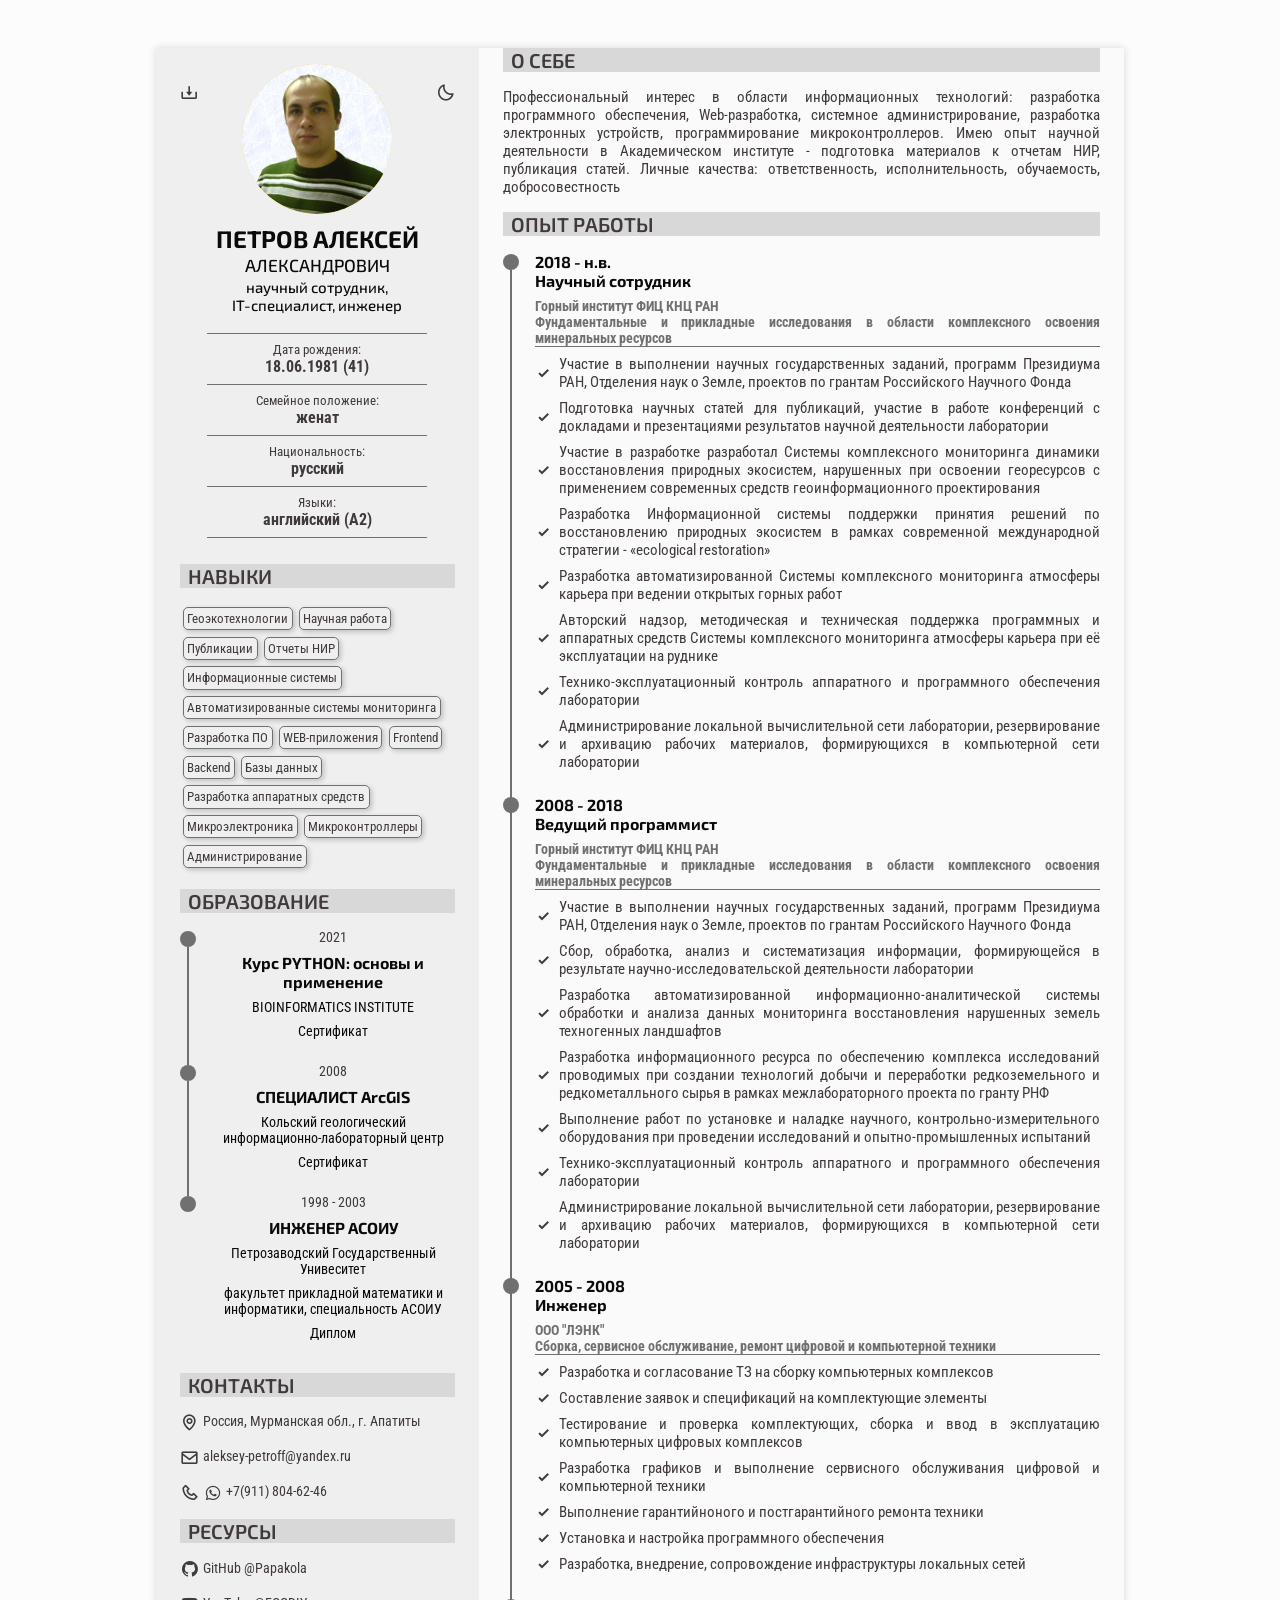
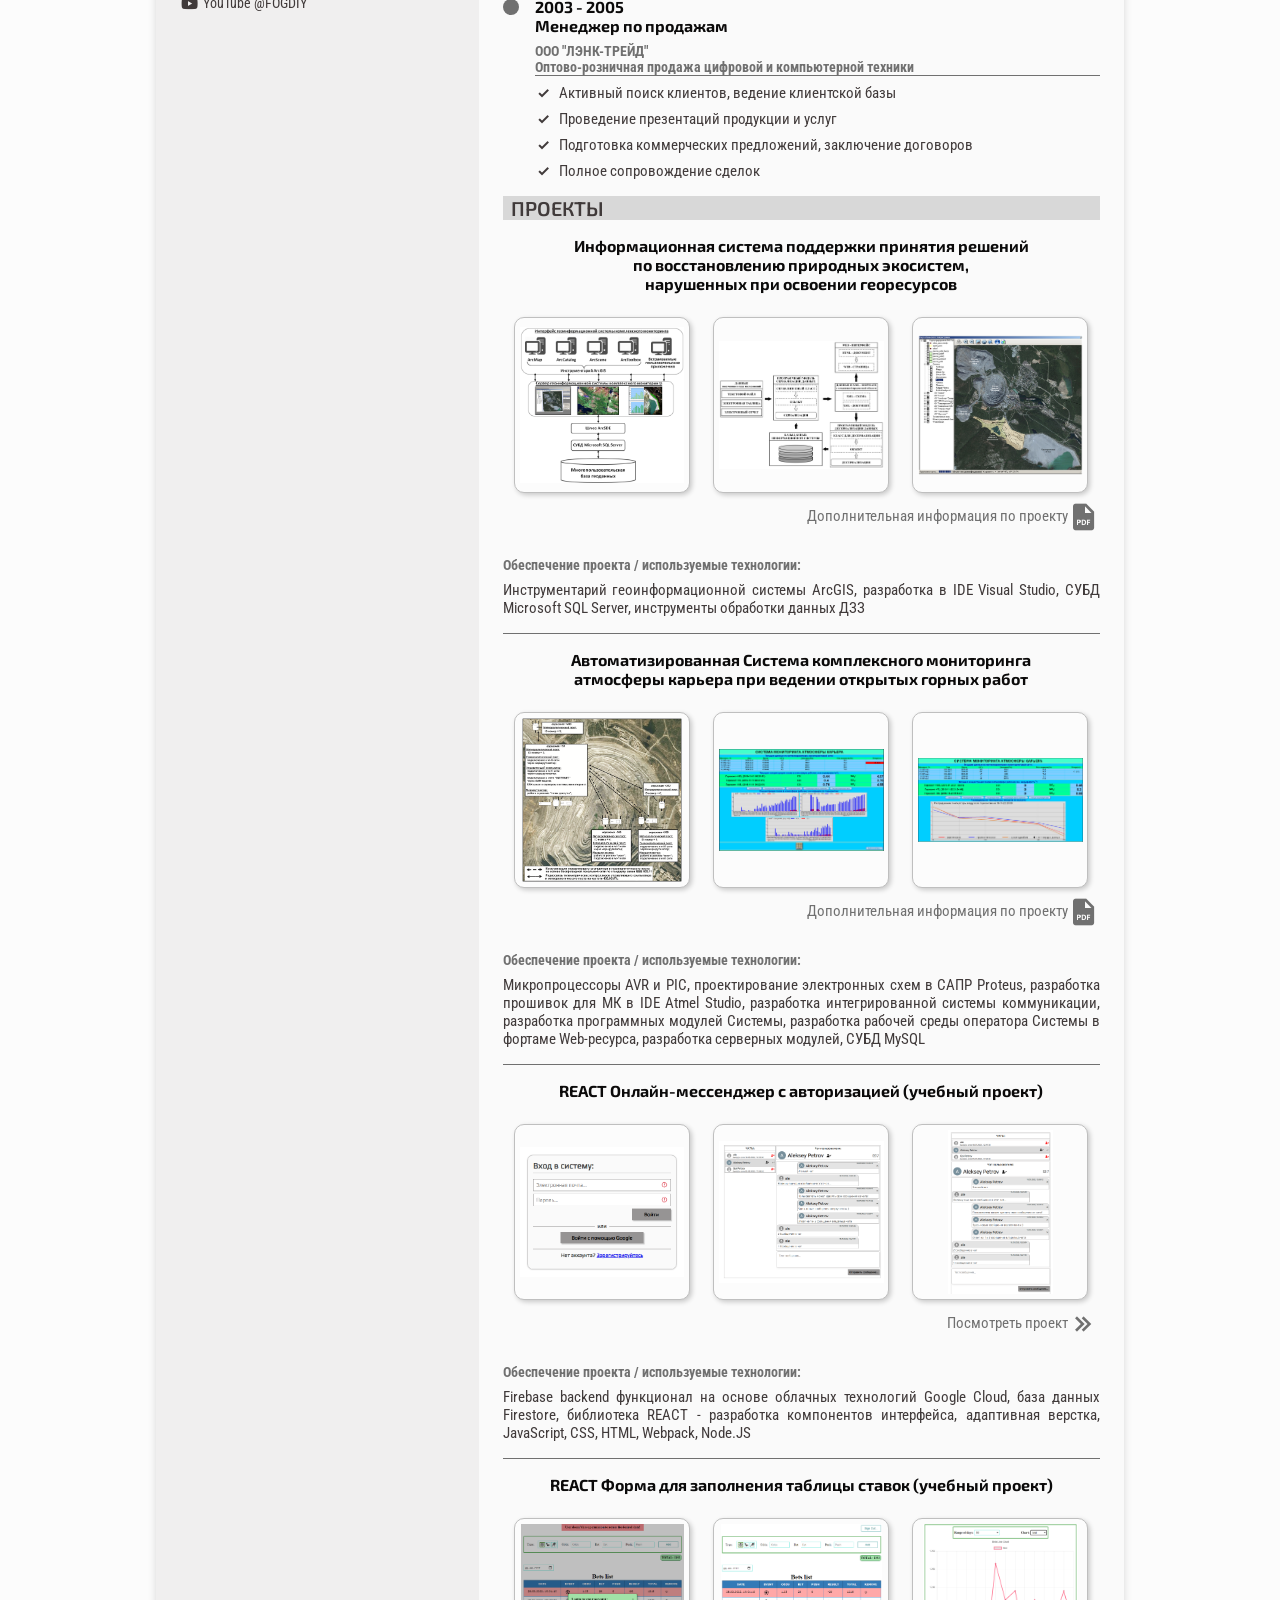
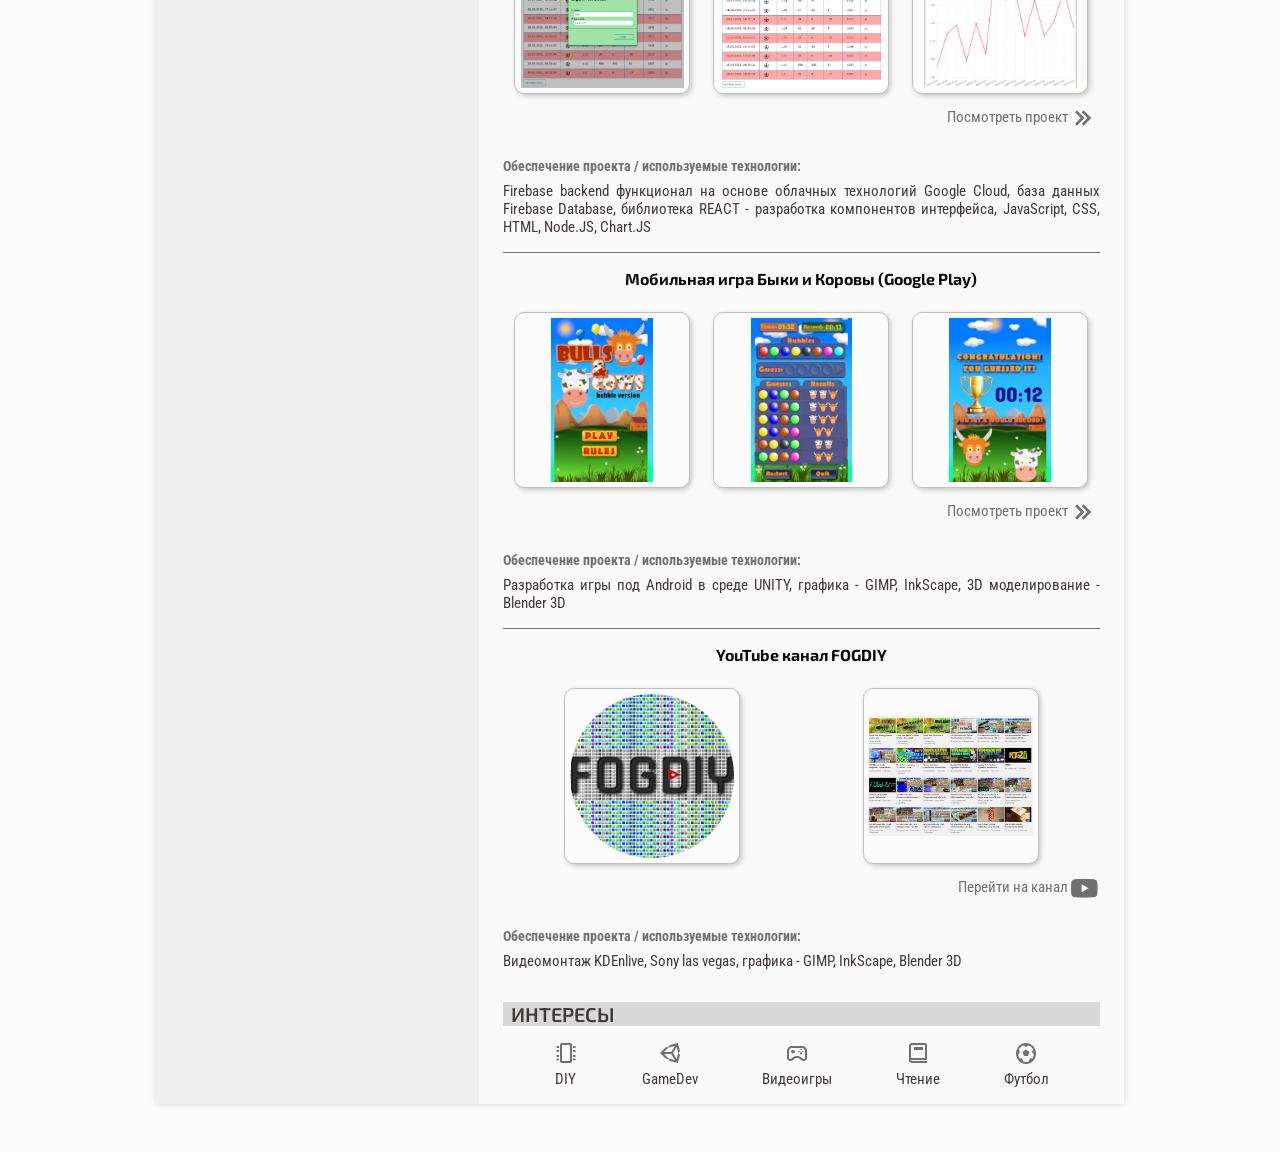
==== index.html @ 02ae2eef "clear" ====
<!DOCTYPE html>
<html lang="en">
  <head>
    <meta charset="UTF-8" />
    <meta name="viewport" content="width=device-width, initial-scale=1.0" />

    <!--========== BOX ICONS ==========-->
    <link
      rel="stylesheet"
      href="https://cdn.jsdelivr.net/npm/boxicons@latest/css/boxicons.min.css"
    />

    <!--========== CSS ==========-->
    <link rel="stylesheet" href="assets/css/styles.css" />
    <link rel="preconnect" href="https://fonts.googleapis.com" />
    <link rel="preconnect" href="https://fonts.gstatic.com" crossorigin />
    <link
      href="https://fonts.googleapis.com/css2?family=Alumni+Sans:wght@400;700&family=Exo+2:wght@400;700&family=Roboto+Condensed:wght@400;700&display=swap"
      rel="stylesheet"
    />

    <title>РЕЗЮМЕ</title>
  </head>
  <body>
    <!--========== HEADER ==========-->
    <header class="l-header" id="header">
      <nav class="nav bd-container">
        <a href="#" class="nav__logo">Алексей</a>
        <div class="nav__menu" id="nav-menu">
          <ul class="nav__list">
            <li class="nav__item">
              <a href="#home" class="nav__link active-link">
                <i class="bx bx-home nav__icon"></i>Домой
              </a>
            </li>
            <li class="nav__item">
              <a href="#profile" class="nav__link">
                <i class="bx bx-user nav__icon"></i>Профиль
              </a>
            </li>
            <li class="nav__item">
              <a href="#education" class="nav__link">
                <i class="bx bx-book nav__icon"></i>Образование
              </a>
            </li>
            <li class="nav__item">
              <a href="#skills" class="nav__link">
                <i class="bx bx-receipt nav__icon"></i>Навыки
              </a>
            </li>
            <li class="nav__item">
              <a href="#experience" class="nav__link">
                <i class="bx bx-briefcase-alt nav__icon"></i>Опыт
              </a>
            </li>
            <li class="nav__item">
              <a href="#certificates" class="nav__link">
                <i class="bx bx-award nav__icon"></i>Сертификаты, дипломы
              </a>
            </li>
            <li class="nav__item">
              <a href="#references" class="nav__link">
                <i class="bx bx-link-external nav__icon"></i>Ссылки
              </a>
            </li>
          </ul>
        </div>

        <div class="nav__toggle" id="nav-toggle">
          <i class="bx bx-grid-alt"></i>
        </div>
      </nav>
    </header>

    <main class="l-main bd-container">
      <!-- All elements within this div, is generated in PDF -->
      <div class="resume" id="area-cv">
        <div class="resume__left">
          <!--========== HOME ==========-->
          <section class="home" id="home">
            <div class="home__container section bd-grid">
              <div class="home__data bd-grid">
                <img src="assets/img/perfil.jpg" alt="" class="home__img" />
                <h1 class="home__title">ПЕТРОВ АЛЕКСЕЙ</h1>
                <h3>АЛЕКСАНДРОВИЧ</h3>
                <h3 class="home__profession">
                  научный сотрудник,<br />
                  IT-специалист, инженер
                </h3>
                <div>
                  <a
                    download=""
                    href="assets/pdf/ResumeCv.pdf"
                    class="home__button-movil"
                    >Скачать</a
                  >
                </div>

                <!-- <div class="about__info bd-grid"> -->

                <div class="about__content">
                  <div class="about__line"></div>
                  <div class="title__about">Дата рождения:</div>
                  <div class="data__about">18.06.1981 (41)</div>
                  <div class="about__line"></div>
                  <div class="title__about">Семейное положение:</div>
                  <div class="data__about">женат</div>
                  <div class="about__line"></div>
                  <div class="title__about">Национальность:</div>
                  <div class="data__about">русский</div>
                  <div class="about__line"></div>
                  <div class="title__about">Языки:</div>
                  <div class="data__about">английский (A2)</div>
                  <div class="about__line"></div>
                </div>

                <!--========== SKILLS  ==========-->
                <section class="skills section" id="skills">
                  <h2 class="section-title">Навыки</h2>
                  <div class="keyskills__container">
                    <div class="skills__data">Геоэкотехнологии</div>
                    <div class="skills__data">Научная работа</div>
                    <div class="skills__data">Публикации</div>
                    <div class="skills__data">Отчеты НИР</div>
                    <div class="skills__data">Информационные системы</div>
                    <div class="skills__data">
                      Автоматизированные системы мониторинга
                    </div>
                    <div class="skills__data">Разработка ПО</div>
                    <div class="skills__data">WEB-приложения</div>
                    <div class="skills__data">Frontend</div>
                    <div class="skills__data">Backend</div>
                    <div class="skills__data">Базы данных</div>
                    <div class="skills__data">
                      Разработка аппаратных средств
                    </div>
                    <div class="skills__data">Микроэлектроника</div>
                    <div class="skills__data">Микроконтроллеры</div>
                    <div class="skills__data">Администрирование</div>
                  </div>
                </section>
                <!--========== EDUCATION ==========-->
                <section class="education section" id="education">
                  <h2 class="section-title">Образование</h2>
                  <div class="education__container bd-grid">
                    <div class="education__content">
                      <div class="education__time">
                        <span class="education__rounder"></span>
                        <span class="education__line"></span>
                      </div>
                      <div class="education__data bd-grid">
                        <span class="education__year">2021</span>
                        <h3 class="education__title">
                          Курс PYTHON: основы и применение
                        </h3>

                        <span class="education__studies"
                          >BIOINFORMATICS INSTITUTE</span
                        >
                        <span class="education__studies">Сертификат</span>
                      </div>
                    </div>

                    <div class="education__content">
                      <div class="education__time">
                        <span class="education__rounder"></span>
                        <span class="education__line"></span>
                      </div>
                      <div class="education__data bd-grid">
                        <span class="education__year">2008</span>
                        <h3 class="education__title">СПЕЦИАЛИСТ ArcGIS</h3>

                        <span class="education__studies"
                          >Кольский геологический информационно-лабораторный
                          центр</span
                        >
                        <span class="education__studies">Сертификат</span>
                      </div>
                    </div>

                    <div class="education__content">
                      <div class="education__time">
                        <span class="education__rounder"></span>
                        <!-- <span class="education__line"></span> -->
                      </div>
                      <div class="education__data bd-grid">
                        <span class="education__year">1998 - 2003</span>
                        <h3 class="education__title">ИНЖЕНЕР АСОИУ</h3>

                        <span class="education__studies"
                          >Петрозаводский Государственный Унивеситет</span
                        >
                        <span class="education__studies"
                          >факультет прикладной математики и информатики,
                          специальность АСОИУ</span
                        >
                        <span class="education__studies">Диплом</span>
                      </div>
                    </div>
                  </div>
                </section>

               
              </div>
            </div>
            <!-- Theme change button -->

            <i
              class="bx bx-moon change-theme"
              title="Theme"
              id="theme-button"
            ></i>

            <!-- Button to generate and download the pdf. Available for desktop. -->
            <i
              class="bx bx-download generate-pdf"
              title="Генерировать PDF"
              id="resume-button"
            ></i>
          </section>

          <!--========== PROFILE ==========-->
          <section class="profile section" id="profile">
            <h2 class="section-title">КОНТАКТЫ</h2>
            <p class="profile__description">
              <div class="home__address bd-grid">
                <span class="home__information">
                  <i class="bx bx-map home__icon"></i>Россия, Мурманская обл.,
                  г. Апатиты
                </span>
                <span class="home__information">
                  <i class="bx bx-envelope home__icon"></i
                  >aleksey-petroff@yandex.ru
                </span>
                <span class="home__information">
                  <i class="bx bx-phone home__icon"></i>
                  <i class="bx bxl-whatsapp home__icon"></i>+7(911) 804-62-46
                </span>
              </div>
            </p>
          </section>

          <!--========== SOCIAL ==========-->
          <section class="social section">
            <h2 class="section-title">РЕСУРСЫ</h2>
            <div class="social__container bd-grid">
              <a
                href="https://github.com/papakola"
                target="_blank"
                class="social__link"
              >
                <i class="bx bxl-github social__icon"></i> GitHub @Papakola
              </a>
              <a
                href="https://facebook.com/"
                target="_blank"
                class="social__link"
              >
                <i class="bx bxl-youtube social__icon"></i> YouTube @FOGDIY
              </a>
            </div>
          </section>
        </div>

        <div class="resume__right">
          <!--========== EXPERIENCE ==========-->

          <section class="experience section" id="experience">
            <h2 class="section-title">О СЕБЕ</h2>
            <div class="experience__container bd-grid">
              <p class="experience__description">
               Профессиональный интерес в области информационных технологий: разработка программного обеспечения, Web-разработка, 
               системное администрирование, разработка электронных устройств, программирование микроконтроллеров.  
               Имею опыт научной деятельности в Академическом институте - подготовка материалов к отчетам НИР, публикация статей. Личные качества: ответственность,
               исполнительность, обучаемость, добросовестность
              </p>              
            </div>
          </section>


          <section class="experience section" id="experience">
            <h2 class="section-title">Опыт работы</h2>
            <div class="experience__container bd-grid">
              <div class="experience__content">
                <div class="experience__time">
                  <span class="experience__rounder"></span>
                  <span class="experience__line"></span>
                </div>
                <div class="experience__data bd-grid">
                  <h3 class="experience__title">2018 - н.в. <br> Научный сотрудник</h3>
                  <span class="experience__company"
                    >Горный институт ФИЦ КНЦ РАН <br>
                    Фундаментальные и прикладные исследования в области
                    комплексного освоения минеральных ресурсов</span
                  >

                  <div class="task__descript">
                    <i class='bx bx-check check__icon'></i>
                  <p class="experience__description">
                    Участие в выполнении научных государственных заданий,
                    программ Президиума РАН, Отделения наук о Земле, проектов по
                    грантам Российского Научного Фонда
                  </p>
                  </div>

                  <div class="task__descript">
                    <i class='bx bx-check check__icon'></i>
                  <p class="experience__description">
                    Подготовка научных статей для публикаций, участие в работе
                    конференций с докладами и презентациями результатов научной
                    деятельности лаборатории
                  </p>
                  </div>

                  <div class="task__descript">
                    <i class='bx bx-check check__icon'></i>
                  <p class="experience__description">
                    Участие в разработке разработал Системы комплексного
                    мониторинга динамики восстановления природных экосистем,
                    нарушенных при освоении георесурсов с применением
                    современных средств геоинформационного проектирования
                  </p>
                  </div>

                  <div class="task__descript">
                    <i class='bx bx-check check__icon'></i>
                  <p class="experience__description">
                    Разработка Информационной системы поддержки принятия решений
                    по восстановлению природных экосистем в рамках современной
                    международной стратегии - «ecological restoration»
                  </p>
                  </div>

                  <div class="task__descript">
                    <i class='bx bx-check check__icon'></i>
                  <p class="experience__description">
                    Разработка автоматизированной Системы комплексного
                    мониторинга атмосферы карьера при ведении открытых горных
                    работ 
                  </p>
                  </div>

                  <div class="task__descript">
                    <i class='bx bx-check check__icon'></i>
                  <p class="experience__description">
                    Авторский надзор, методическая и техническая поддержка
                    программных и аппаратных средств Системы комплексного
                    мониторинга атмосферы карьера при её эксплуатации на руднике
                  </p>
                  </div>
                  <div class="task__descript">
                    <i class='bx bx-check check__icon'></i>
                  <p class="experience__description">
                    Технико-эксплуатационный контроль аппаратного и программного
                    обеспечения лаборатории
                  </p>
                  </div>
                  <div class="task__descript">
                    <i class='bx bx-check check__icon'></i>
                  <p class="experience__description">
                    Администрирование локальной вычислительной сети лаборатории,
                    резервирование и архивацию рабочих материалов, формирующихся
                    в компьютерной сети лаборатории
                  </p>
                  </div>
                </div>
              </div>

              <div class="experience__content">
                <div class="experience__time">
                  <span class="experience__rounder"></span>
                  <span class="experience__line"></span>
                </div>
                <div class="experience__data bd-grid">
                  <h3 class="experience__title">2008 - 2018 <br> Ведущий программист</h3>
                  <span class="experience__company">
                    Горный институт ФИЦ КНЦ РАН<br>
                    Фундаментальные и прикладные исследования в области
                    комплексного освоения минеральных ресурсов
                    </span
                  >
                  <div class="task__descript">
                    <i class='bx bx-check check__icon'></i>
                  <p class="experience__description">
                    Участие в выполнении научных государственных заданий,
                    программ Президиума РАН, Отделения наук о Земле, проектов по
                    грантам Российского Научного Фонда
                  </p>
                  </div>
                  <div class="task__descript">
                    <i class='bx bx-check check__icon'></i>
                  <p class="experience__description">
                    Cбор, обработка, анализ и систематизация информации,
                    формирующейся в результате научно-исследовательской
                    деятельности лаборатории
                  </p>
                  </div>
                  <div class="task__descript">
                    <i class='bx bx-check check__icon'></i>
                  <p class="experience__description">
                    Разработка автоматизированной информационно-аналитической
                    системы обработки и анализа данных мониторинга
                    восстановления нарушенных земель техногенных ландшафтов
                  </p>
                  </div>
                  <div class="task__descript">
                    <i class='bx bx-check check__icon'></i>
                  <p class="experience__description">
                    Разработка информационного ресурса по обеспечению комплекса
                    исследований проводимых при создании технологий добычи и
                    переработки редкоземельного и редкометалльного сырья в
                    рамках межлабораторного проекта по гранту РНФ
                  </p>
                  </div>
                  <div class="task__descript">
                    <i class='bx bx-check check__icon'></i>
                  <p class="experience__description">
                    Выполнение работ по установке и наладке научного,
                    контрольно-измерительного оборудования при проведении
                    исследований и опытно-промышленных испытаний
                  </p>
                  </div>
                  <div class="task__descript">
                    <i class='bx bx-check check__icon'></i>
                  <p class="experience__description">
                    Технико-эксплуатационный контроль аппаратного и программного
                    обеспечения лаборатории
                  </p>
                  </div>
                  <div class="task__descript">
                    <i class='bx bx-check check__icon'></i>
                  <p class="experience__description">
                    Администрирование локальной вычислительной сети лаборатории,
                    резервирование и архивацию рабочих материалов, формирующихся
                    в компьютерной сети лаборатории
                  </p>
                  </div>
                </div>
              </div>

              <div class="experience__content">
                <div class="experience__time">
                  <span class="experience__rounder"></span>
                  <span class="experience__line"></span>
                </div>
                <div class="experience__data bd-grid">
                  <h3 class="experience__title">2005 - 2008 <br> Инженер</h3>
                  <span class="experience__company"
                    >ООО "ЛЭНК" <br> Сборка, сервисное обслуживание, ремонт цифровой и
                    компьютерной техники</span
                  >
                  <div class="task__descript">
                    <i class='bx bx-check check__icon'></i>
                  <p class="experience__description">
                    Разработка и согласование ТЗ на сборку компьютерных
                    комплексов
                  </p>
                  </div>
                  <div class="task__descript">
                    <i class='bx bx-check check__icon'></i>
                  <p class="experience__description">
                    Составление заявок и спецификаций на комплектующие элементы
                  </p>
                  </div>
                  <div class="task__descript">
                    <i class='bx bx-check check__icon'></i>
                  <p class="experience__description">
                    Тестирование и проверка комплектующих, сборка и ввод в
                    эксплуатацию компьютерных цифровых комплексов
                  </p>
                  </div>
                  <div class="task__descript">
                    <i class='bx bx-check check__icon'></i>
                  <p class="experience__description">
                    Разработка графиков и выполнение сервисного обслуживания
                    цифровой и компьютерной техники
                  </p>
                  </div>
                  <div class="task__descript">
                    <i class='bx bx-check check__icon'></i>
                  <p class="experience__description">
                    Выполнение гарантийноного и постгарантийного ремонта техники
                  </p>
                  </div>
                  <div class="task__descript">
                    <i class='bx bx-check check__icon'></i>
                  <p class="experience__description">
                    Установка и настройка программного обеспечения
                  </p>
                  </div>
                  <div class="task__descript">
                    <i class='bx bx-check check__icon'></i>
                  <p class="experience__description">
                    Разработка, внедрение, сопровождение инфраструктуры
                    локальных сетей
                  </p>
                  </div>
                </div>
              </div>

              <div class="experience__content">
                <div class="experience__time">
                  <span class="experience__rounder"></span>
                  
                </div>
                <div class="experience__data bd-grid">
                  <h3 class="experience__title">2003 - 2005 <br> Менеджер по продажам</h3>
                  <span class="experience__company"
                    >ООО "ЛЭНК-ТРЕЙД" <br> Оптово-розничная продажа цифровой и компьютерной
                    техники</span
                  >
                  <div class="task__descript">
                    <i class='bx bx-check check__icon'></i>
                  <p class="experience__description">
                    Активный поиск клиентов, ведение клиентской базы
                  </p>
                  </div>
                  <div class="task__descript">
                    <i class='bx bx-check check__icon'></i>
                  <p class="experience__description">
                    Проведение презентаций продукции и услуг
                  </p>
                  </div>
                  <div class="task__descript">
                    <i class='bx bx-check check__icon'></i>
                  <p class="experience__description">
                    Подготовка коммерческих предложений, заключение договоров
                  </p>
                  </div>
                  <div class="task__descript">
                    <i class='bx bx-check check__icon'></i>

                  <p class="experience__description">
                    Полное сопровождение сделок
                  </p>
                  </div>
                </div>
              </div>
            </div>
          </section>


          <!--========== CERTIFICATES ==========-->
          <section class="certificate section" id="certificates">
            <h2 class="section-title">ПРОЕКТЫ</h2>
            <div class="certificate__container bd-grid">
              <h3 class="project__name">
                Информационная система поддержки принятия решений<br> по восстановлению природных экосистем, <br> нарушенных при освоении георесурсов

              </h3>
              <div class="task__descript space-around">
                <div class="project__photo">
                  <img src="assets/img/is1.png" alt="" class="project__img" />
                </div>
                <div class="project__photo">
                  <img src="assets/img/is2.png" alt="" class="project__img" />
                </div>
                <div class="project__photo">
                  <img src="assets/img/is3.png" alt="" class="project__img" />
                </div>
              </div>
              
                <a class="pdf__link" href="./assets/pdf/article1.pdf" target="_blank">Дополнительная информация по проекту<i class='bx bxs-file-pdf pdf__icon'></i></a>
              
              <div class="experience__description project__description bd-grid">
                <div class="project__description__label">Обеспечение проекта / используемые технологии:</div>
                <div class="project__description__text">Инструментарий геоинформационной системы ArcGIS, разработка в IDE Visual Studio, СУБД Microsoft SQL Server, инструменты обработки данных ДЗЗ</div>
              </div>
            </div>


            <div class="certificate__container bd-grid">
              <h3 class="project__name">
                Автоматизированная Система комплексного мониторинга <br>атмосферы карьера при ведении открытых горных работ

              </h3>
              <div class="task__descript space-around">
                <div class="project__photo">
                  <img src="assets/img/sm1.png" alt="" class="project__img" />
                </div>
                <div class="project__photo">
                  <img src="assets/img/sm2.png" alt="" class="project__img" />
                </div>
                <div class="project__photo">
                  <img src="assets/img/sm3.png" alt="" class="project__img" />
                </div>
              </div>
              
                <a class="pdf__link" href="./assets/pdf/article2.pdf" target="_blank">Дополнительная информация по проекту<i class='bx bxs-file-pdf pdf__icon'></i></a>
              
              <div class="experience__description project__description bd-grid">
                <div class="project__description__label">Обеспечение проекта / используемые технологии:</div>
                <div class="project__description__text">Микропроцессоры AVR и PIC, проектирование электронных схем в САПР Proteus, разработка прошивок для МК в IDE Atmel Studio,
                   разработка интегрированной системы коммуникации, разработка программных модулей Системы, разработка рабочей среды оператора Системы в фортаме Web-ресурса, 
                   разработка серверных модулей, СУБД MySQL</div>
              </div>
            </div>

            <div class="certificate__container bd-grid">
              <h3 class="project__name">
                REACT Онлайн-мессенджер с авторизацией (учебный проект) 

              </h3>
              <div class="task__descript space-around">
                <div class="project__photo">
                  <img src="assets/img/chat1.png" alt="" class="project__img" />
                </div>
                <div class="project__photo">
                  <img src="assets/img/chat2.png" alt="" class="project__img" />
                </div>
                <div class="project__photo">
                  <img src="assets/img/chat3.png" alt="" class="project__img" />
                </div>
              </div>
              
                <a class="pdf__link" href="https://chat-react-auth.web.app" target="_blank">Посмотреть проект<i class='bx bx-chevrons-right pdf__icon'></i></a>
              
              <div class="experience__description project__description bd-grid">
                <div class="project__description__label">Обеспечение проекта / используемые технологии:</div>
                <div class="project__description__text">Firebase backend функционал на основе облачных технологий Google Cloud, база данных Firestore, 
                  библиотека REACT - разработка компонентов интерфейса, адаптивная верстка, JavaScript, CSS, HTML, Webpack, Node.JS
                </div>
              </div>
            </div>


            <div class="certificate__container bd-grid">
              <h3 class="project__name">
                REACT Форма для заполнения таблицы ставок (учебный проект) 

              </h3>
              <div class="task__descript space-around">
                <div class="project__photo">
                  <img src="assets/img/bet1.png" alt="" class="project__img" />
                </div>
                <div class="project__photo">
                  <img src="assets/img/bet2.png" alt="" class="project__img" />
                </div>
                <div class="project__photo">
                  <img src="assets/img/bet3.png" alt="" class="project__img" />
                </div>
              </div>
              
                <a class="pdf__link" href="https://app-form-tutorial.web.app" target="_blank">Посмотреть проект<i class='bx bx-chevrons-right pdf__icon'></i></a>
              
              <div class="experience__description project__description bd-grid">
                <div class="project__description__label">Обеспечение проекта / используемые технологии:</div>
                <div class="project__description__text">Firebase backend функционал на основе облачных технологий Google Cloud, база данных Firebase Database, 
                  библиотека REACT - разработка компонентов интерфейса, JavaScript, CSS, HTML, Node.JS, Chart.JS
                </div>
              </div>
            </div>

            <div class="certificate__container bd-grid">
              <h3 class="project__name">
                Мобильная игра Быки и Коровы (Google Play)

              </h3>
              <div class="task__descript space-around">
                <div class="project__photo">
                  <img src="assets/img/game1.png" alt="" class="project__img" />
                </div>
                <div class="project__photo">
                  <img src="assets/img/game2.png" alt="" class="project__img" />
                </div>
                <div class="project__photo">
                  <img src="assets/img/game3.png" alt="" class="project__img" />
                </div>
              </div>
              
                <a class="pdf__link" href="https://play.google.com/store/apps/details?id=com.FOGApatityCompany.BullsCows" target="_blank">Посмотреть проект<i class='bx bx-chevrons-right pdf__icon'></i></a>
              
              <div class="experience__description project__description bd-grid">
                <div class="project__description__label">Обеспечение проекта / используемые технологии:</div>
                <div class="project__description__text">Разработка игры под Android в среде UNITY, графика - GIMP, InkScape, 3D моделирование - Blender 3D
                </div>
              </div>
            </div>

            <div class="certificate__container bd-grid">
              <h3 class="project__name">
                YouTube канал FOGDIY

              </h3>
              <div class="task__descript space-around">
                <div class="project__photo">
                  <img src="assets/img/yt1.png" alt="" class="project__img" />
                </div>
                <div class="project__photo">
                  <img src="assets/img/yt2.png" alt="" class="project__img" />
                </div>

              </div>
              
                <a class="pdf__link" href="https://www.youtube.com/c/FOGDIY" target="_blank">Перейти на канал<i class='bx bxl-youtube pdf__icon'></i></a>
              
              <div class="experience__description project__description bd-grid">
                <div class="project__description__label">Обеспечение проекта / используемые технологии:</div>
                <div class="project__description__text">Видеомонтаж KDEnlive, Sony las vegas, графика - GIMP, InkScape, Blender 3D
                </div>
              </div>
            </div>



          </section>

          <!-- ========== INTERESTS ========== -->
          <section class="interests section">
            <h2 class="section-title">Интересы</h2>
            <div class="interests__container bd-grid">
              <div class="interests__content">
                <i class="bx bx-microchip interests__icon"></i>
                <span class="interests__name">DIY</span>
              </div>

              <div class="interests__content">
                <i class="bx bxl-unity interests__icon"></i>
                <span class="interests__name">GameDev</span>
              </div>

              <div class="interests__content">
                <i class="bx bx-joystick interests__icon"></i>
                <span class="interests__name">Видеоигры</span>
              </div>

              <div class="interests__content">
                <i class="bx bx-book interests__icon"></i>
                <span class="interests__name">Чтение</span>
              </div>

              <div class="interests__content">
                <i class="bx bx-football interests__icon"></i>
                <span class="interests__name">Футбол</span>
              </div>
            </div>
          </section>
        </div>
      </div>
    </main>

    <!--========== SCROLL TOP ==========-->
    <a href="#" class="scrolltop" id="scroll-top">
      <i class="bx bx-up-arrow-alt scrolltop__icon"></i>
    </a>

    <!--========== HTML2PDF ==========-->
    <script src="assets/js/html2pdf.bundle.min.js"></script>

    <!--========== MAIN JS ==========-->
    <script src="assets/js/main.js"></script>
  </body>
</html>
---- assets/css/styles.css ----
/*===== GOOGLE FONTS =====*/
/* @import url('https://fonts.googleapis.com/css2?family=Play:wght@400;500;600&display=swap'); */

/*===== VARIABLES CSS =====*/
:root {
  --header-height: 3rem;
  
  /*========== Colors ==========*/
  --title-color: #0B0A0A;
  --text-color: #403A3A;
  --text-color-light: #707070;
  --container-color: #FAFAFA;
  --container-color-alt: #F0EFEF;
  --body-color: #FCFCFC;
  --text-section-color: #403A3A;
  --bg-section-color: #d8d8d8;

  /*========== Font and typography ==========*/
  ---font-play: 'Play', sans-serif;
  ---font-alumni: 'Alumni Sans', sans-serif;
  ---font-exo: 'Exo 2', sans-serif;
  ---font-roboto: 'Roboto Condensed', sans-serif;

  --h1-font-size: 1.5rem;
  --h2-font-size: 1.25rem;
  --h3-font-size: 1rem;
  --normal-font-size: .938rem;
  --small-font-size: .875rem;
  --smaller-font-size: .813rem;

  /*========== Font weight ==========*/
  --font-medium: 500;
  --font-semi-bold: 600;

  /*========== Margenes ==========*/
  --mb-1: .5rem;
  --mb-2: 1rem;
  --mb-3: 1.5rem;

  /*========== z index ==========*/
  --z-tooltip: 10;
  --z-fixed: 100;
}

/*========== BASE ==========*/
/* Псевдоэементы до и после */
*, ::before, ::after{
  box-sizing: border-box;
}

html{
  /* Плавная автопрокрутка */
  scroll-behavior: smooth;
}

/*========== Variables Dark theme ==========*/
body.dark-theme{
  --title-color: #F2F2F2;
  --text-color: #BFBFBF;
  --container-color: #212121;
  --container-color-alt: #181616;
  --body-color: #2B2B2B;

}

/*========== Button Dark/Light ==========*/
.change-theme{
  position: absolute;
  right: 0;
  top: 2.2rem;
  display: flex;
  color: var(--text-color);
  font-size: 1.2rem;
  cursor: pointer;
}

.change-theme:hover{
  color: var(--title-color);
}


/*========== Font size variables to scale cv ==========*/
body.scale-cv{
  --h1-font-size: .938rem;
  --h2-font-size: .938rem;
  --h3-font-size: .875rem;
  --normal-font-size: .813rem;
  --small-font-size: .75rem;
  --smaller-font-size: .688rem;
}

.scale-cv .bd-container{
  max-width: 595px;
}

.scale-cv .section{
  padding: .1rem 0 .1rem;
}

.scale-cv .section-title{
  margin-bottom: .05rem;
  font-family: var(---font-exo);

  
}

.scale-cv .resume__left,
.scale-cv .resume__right{
  padding: 0 1rem;
}

.scale-cv .home__img{
  width: 90px;
  height: 90px;

}

.scale-cv .home__container{
  gap: 1.5rem;
}

.scale-cv .home__data{
  gap: .25rem;
}

.scale-cv .home__address,
.scale-cv .social__container{
  gap: .75rem;
}

.scale-cv .home__icon,
.scale-cv .social__icon,
.scale-cv .interests__icon{
  font-size: 1rem;
}

.scale-cv .education__container,
.scale-cv .experience__container,
.scale-cv .certificate__container{
  gap: 0.05rem;
  margin-bottom: 0.05rem;
}


.scale-cv .education__time,
.scale-cv .experience__time{
  padding-right: .5rem;
}

.scale-cv .education__rounder,
.scale-cv .experience__rounder{
  width: 11px;
  height: 11px;
  margin-top: .22rem;
}

.scale-cv .education__line,
.scale-cv .experience__line{
  width: 1px;
  height: 110%;
  transform: translate(5px, 0);
}

.scale-cv .education__data,
.scale-cv .experience__data{
  gap: .25rem;
}

.scale-cv .skills__name{
  margin-bottom: var(--mb-1);
}

.scale-cv .interests__container{
  column-gap: 2.5rem;
}

.scale-cv .task__descript{
  display: none;
}
.scale-cv .pdf__link{
  display: none;
}
.scale-cv .project__description__label{
  display: none;
}
.scale-cv .skills__data{
  font-size: xx-small;
  margin: .05rem;
  box-shadow: none;
  padding: .05rem;
  border-radius: 0;

}

/*========== Generate PDF button ==========*/
.generate-pdf{
  display: none;
  position: absolute;
  top: 2.2rem;
  left: 0;
  font-size: 1.2rem;
  color: var(--text-color);
  cursor: pointer;
}

.generate-pdf:hover{
  color: var(--title-color);
}

/*========== Classes modified to reduce size and print on A4 sheet ==========*/
.scale-cv .change-theme,
.scale-cv .generate-pdf{
  display: none;
}

body{
  margin: 0 0 --header-height 0;
  padding: 0;
  font-family: var(---font-roboto);

  font-size: var(--normal-font-size);
  background-color: var(--body-color);
  color: var(--text-color);
}

h1, h2, h3, ul, p{
  margin: 0;
}

h1, h2, h3{
  color: var(--title-color);
  font-weight: var(--font-medium);
  font-family: var(---font-exo);
}

ul{
  padding: 0;
  list-style: none;
}

a{
  text-decoration: none;
}

img{
  max-width: 100%;
  height: auto;
}

/*========== CLASS CSS ==========*/
.section{
  padding-bottom: 1rem;
}

.section-title{
  padding-left: .5rem;
  font-size: var(--h2-font-size);
  color: var(--text-section-color);
  font-weight: var(--font-semi-bold);
  text-transform: uppercase;
  /* letter-spacing: .35rem; */
  text-align: center;
  margin-bottom: var(--mb-2);
  background-color: var(--bg-section-color);
}
/*========== LAYOUT ==========*/
.bd-container{
  max-width: 968px;
  width: calc(100% - 3rem);
  margin-left: var(--mb-3);
  margin-right: var(--mb-3);
}

.bd-grid{
  display: grid;
  gap: 1.5rem;
}

.l-header{
  width: 100%;
  position: fixed;
  bottom: 0;
  left: 0;
  z-index: var(--z-fixed);
  background-color: var(--body-color);
  box-shadow: 0 -1px 4px rgba(0,0,0,.1);
  transition: .3s;
}

/*========== NAV ==========*/
.nav{
  height: var(--header-height);
  display: flex;
  justify-content: space-between;
  align-items: center;
}

@media screen and (max-width: 968px) {
  .nav__menu{
    position: fixed;
    bottom: -100%;/*var(--header-height);*/
    left: 0;
    width: 100%;
    padding: 2rem 1.5rem;
    background-color: var(--body-color);
    box-shadow: 0 1px 4px rgba(0,0,0,.1);
    border-radius: 1rem 1rem 0 0;
    z-index: var(--z-fixed);
    transition: 1s;
  }
}

.nav__logo,
.nav__toggle{
  color: var(--title-color);
  font-weight: var(--font-medium);
}

.nav__toggle{
  font-size: 1.2rem;
  cursor: pointer;
}

.nav__item{
  text-align: center;
}

.nav__list{
  display: grid;
  grid-template-columns: repeat(3, 1fr);
  gap: 2rem;
}

.nav__link{
  display: flex;
  flex-direction: column;
  font-size: var(--smaller-font-size);
  color: var(--text-color-light);
  font-weight: var(--font-medium);
}

.nav__link:hover{
  color: var(--title-color);
}

.nav__icon{
  font-size: 1.2rem;
  margin-bottom: var(--mb-1);
}

/* Show menu */
.show-menu{
  bottom: var(--header-height);
}

/* Active menu link */
.active-link{
  color: var(--title-color);
}

/*========== HOME ==========*/
.home{
  position: relative;
}

.home__container{
  gap: 3rem;
}

.certificate__container{
  
  margin-bottom: 1rem;

}

.home__data{
  gap: .1rem;
  text-align: center;
}

.home__img{
  width: 150px;
  height: 150px;
  border-radius: 50%;
  justify-self: center;
  margin-bottom: var(--mb-1);
  margin-top: 1rem;
}

.home__title{
  font-size: 1.5rem;
  font-family: var(---font-exo);
  font-weight: 700;
}

.home__profession{
  font-size: var(--normal-font-size);
  font-family: var(---font-exo);
  margin-bottom: var(--mb-1);
}

.home__address{
  gap: 1rem;
}

.about__content
{
  display: flex;
  flex-direction: column;
  margin-bottom: 1rem;

}
.title__about
{
  font-size: 0.8rem;
  font-family: var(---font-roboto);
}
.data__about
{
font-size: 1rem;
font-weight: 700;
}

.about__line{
  
  height: 1px;
  background-color: var(--text-color-light);
  margin-right: 10%;
  margin-left: 10%;
  margin-top: .5rem;
  margin-bottom: .5rem;
  
  
}

.task__descript{
  display:inline-flex;
  align-items: center;
  
}

.check__icon{
  font-weight: 700;
  font-size: 1rem;
  padding-right: .5rem;
  
}

.project__name{
  text-align: center;

}

.home__information{
  display: flex;
  
  font-size: var(--small-font-size);
  justify-content:left;
}

.about__info{
  display: flex;
  flex-direction: column;
}

.keyskills__container{
  display: flex;
  flex-wrap: wrap;
  
}
.skills__data{
  margin: .2rem;
  border: 1px solid #707070;
  font-size: small;
  padding: .2rem;
  border-radius: 5px;
  box-shadow: 2px 2px 5px rgba(0,0,0,.2);
  

}
.space-around{
justify-content:space-around;
}

.project__photo{
  display:flex;
  background-color:#FCFCFC ; 
  

  border: 1px solid #BFBFBF;
  border-radius: 10px;
  padding: .3rem;
  width: 11rem;
  height: 11rem;
  box-shadow: 2px 2px 5px rgba(0,0,0,.2);
  align-items: center;
  transition: transform  0.2s linear;
}
.project__photo img {
  height: 100%;
  width: 100%;
  object-fit: contain;

}

.project__photo:hover {
  transform: scale(2.5); /* (150% зум - Примечание: если масштаб слишком велик, он будет выходить за пределы видового экрана) */
}

.pdf__link{
  text-align: right;
  margin-top: -1rem;
}

a.pdf__link:link {
  color:#707070; 
  
}
a.pdf__link:visited {
  color:#BFBFBF;
}
/* a:hover {
  color: #154088; 
  border-bottom: .07em solid;
}
a:active {
  color: #497DDD; 
  border-bottom: 1px dashed;
} */





.home__icon{
  font-size: 1.2rem;
  margin-right: .25rem;
}

.pdf__icon{
  font-size: 2rem;
  vertical-align: middle;
}


.home__button-movil{
  display: inline-block;
  border: 2px solid var(--text-color);
  color: var(--title-color);
  padding: 1rem 2rem;
  border-radius: .25rem;
  transition: .3s;
  font-weight: var(--font-medium);
  margin-top: var(--mb-3);
}

.home__button-movil:hover{
  background-color: var(--text-color);
  color: var(--container-color);
}
/*========== SOCIAL ==========*/
.social__container{
  grid-template-columns: max-content;
  gap: 1rem;
}

.social__link{
  display: inline-flex;
  align-items: center;
  font-size: var(--small-font-size);
  color: var(--text-color);
}

.social__link:hover{
  color: var(--title-color);
}

.social__icon{
  font-size: 1.2rem;
  margin-right: .25rem;
}

/*========== PROFILE ==========*/
.profile__description{
  text-align: center;
}

/*========== EDUCATION AND EXPERIENCE ==========*/
.education__content,
.experience__content

{
  display: flex;
}
.education__time,
.experience__time{
  padding-right: 1rem;
}

.education__rounder,
.experience__rounder{
  position: relative;
  display: block;
  width: 16px;
  height: 16px;
  background-color: var(--text-color-light);
  border-radius: 50%;
  margin-top: .1rem;
}

.education__line,
.experience__line{
  display: block;
  width: 2px;
  height: 108%;
  background-color: var(--text-color-light);
  transform: translate(7px, 0);
}


.education__data,
.experience__data{
  gap: .5rem;
}
.experience__data{
  text-align: justify;
}

.experience__data{
  width: 100%;
}
.experience__description{
  text-align: justify; 
}
.project__description{
gap:.5rem;
}

.certificate__container:nth-last-child(n+2) {
  padding-bottom: 1rem;
  border-bottom: 1px solid #707070;
}


.project__description__label{

font-weight: 700;
    font-size: var(--small-font-size);
    color: #707070;

}

.education__title,
.project__name,
.experience__title{
  font-size: var(--h3-font-size);
  font-weight: 700;
}

.experience__title{
  font-family: var(---font-exo);
}


.education__studies{
  font-size: var(--small-font-size);
  color: var(--title-color);
}
.experience__company{
  font-weight: 700;
  font-size: var(--small-font-size);
  color:#707070;
  border-bottom: 1px solid #707070;
}


.education__year{
  font-size: var(--small-font-size);
}

/*========== SKILLS AND LANGUAGES ==========*/
.skills__content,
.languages__content{
  grid-template-columns: repeat(2,1fr);
}

.languages__content{
  gap: 0;
}

.skills__name,
.languages__name{
  display: flex;
  align-items: center;
  margin-bottom: var(--mb-3);
}

.skills__circle,
.languages__circle{
  display: inline-block;
  width: 5px;
  height: 5px;
  background-color: var(--text-color);
  border-radius: 50%;
  margin-right: .75rem;
}

/*========== CERTIFICATES ==========*/
.certificate__title{
  font-size: var(--h3-font-size);
  margin-bottom: var(--mb-1);
}

/*========== REFERENCES ==========*/
.references__content{
  gap: .25rem;
}

.references__subtitle{
  color: var(--text-color-light);
}

.references__subtitle,
.references__contact{
  font-size: var(--smaller-font-size);
}

.references__title{
  font-size: var(--h3-font-size);
}

/*========== INTERESTS ==========*/
.interests__container{
  grid-template-columns: repeat(3,1fr);
  margin-top: var(--mb-2);
}

.interests__content{
  display: flex;
  flex-direction: column;
  align-items: center;
}

.interests__icon{
  font-size: 1.5rem;
  color: var(--text-color-light);
  margin-bottom: .25rem;
}

/* Scroll top */
.scrolltop{
  position: fixed;
  right: 1rem;
  bottom: -20%;
  display: flex;
  justify-content: center;
  align-items: center;
  padding: .3rem;
  background-color: var(--container-color-alt);
  border-radius: .4rem;
  z-index: var(--z-tooltip);
  transition: .4s;
  visibility: hidden;
}

.scrolltop__icon{
  font-size: 1.2rem;
  color: var(--text-color);
}

.show-scroll{
  visibility: visible;
  bottom: 5rem;

}


/*========== MEDIA QUERIES ==========*/
/* For small devices, menu two columns */
@media screen and (max-width: 320px) {
  .nav__list{
    grid-template-columns: repeat(2,1fr);
    gap: 1rem .5rem;
  }
  
}

/* Classes modified for large screen size */
@media screen and (min-width: 968px) {
  body{
    margin: 3rem 0;
  }
  .bd-container{
    margin-left: auto;
    margin-right: auto;
  }

  .l-header,
  .scrolltop{
    display: none;
  }

  .resume{
    display: grid;
    grid-template-columns: .5fr 1fr;
    background-color: var(--container-color);
    box-shadow: 0 0 8px rgba(13,12,12,.15);
  }

  .resume__left{
    background-color: var(--container-color-alt);
  }

  .resume__left,
  .resume__right{
    padding: 0 1.5rem;
  }

  .generate-pdf{
    display: inline-block;
  }

  .section-title,
  .profile__description{
    text-align: initial;
  }

  .home__container{
    gap: 1.5rem;
  }

  .home__button-movil{
    display: none;
  }

  .references__container{
    grid-template-columns: repeat(2,1fr);
  }

  .languages__content{
    grid-template-columns: repeat(3, max-content);
    column-gap: 3.5rem;
  }

  .interests__container{
    justify-content: center;
    grid-template-columns: repeat(5, max-content);
    column-gap: 4rem;
    justify-items: center;
    
  }




}
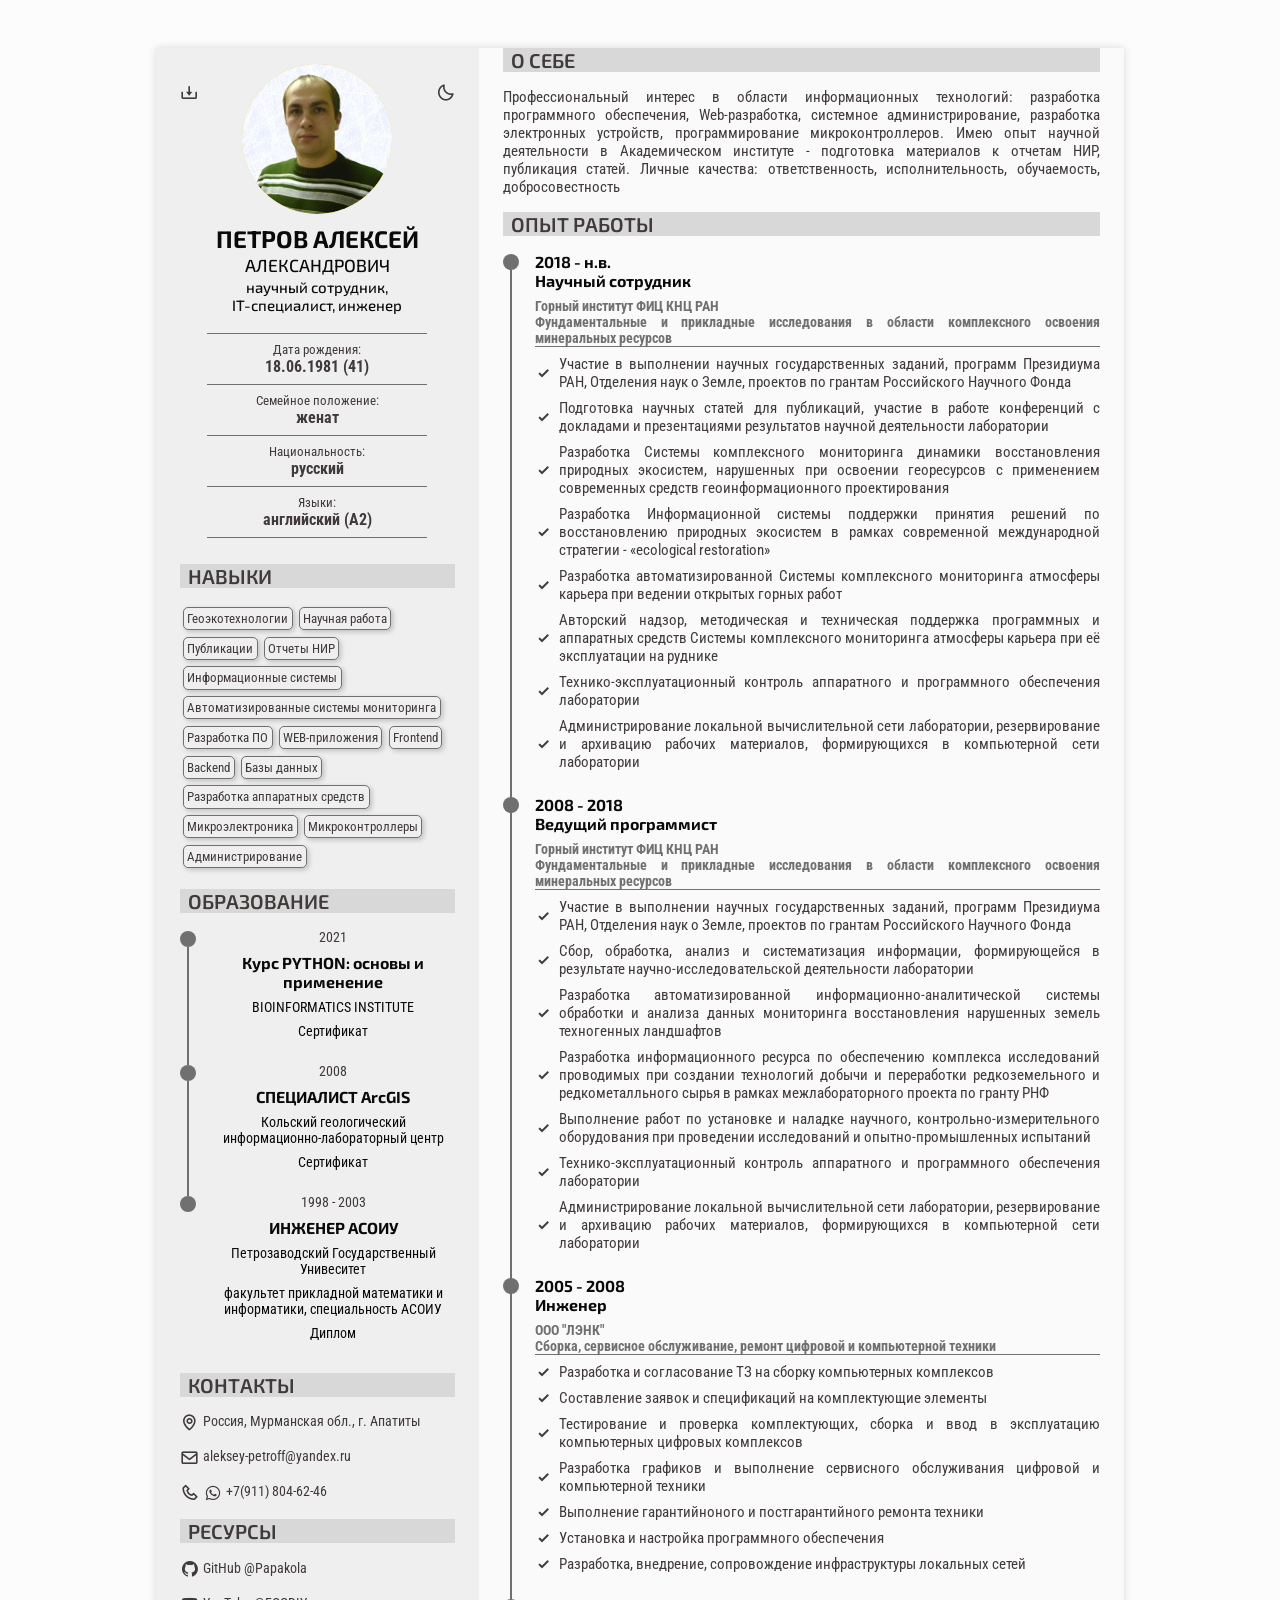
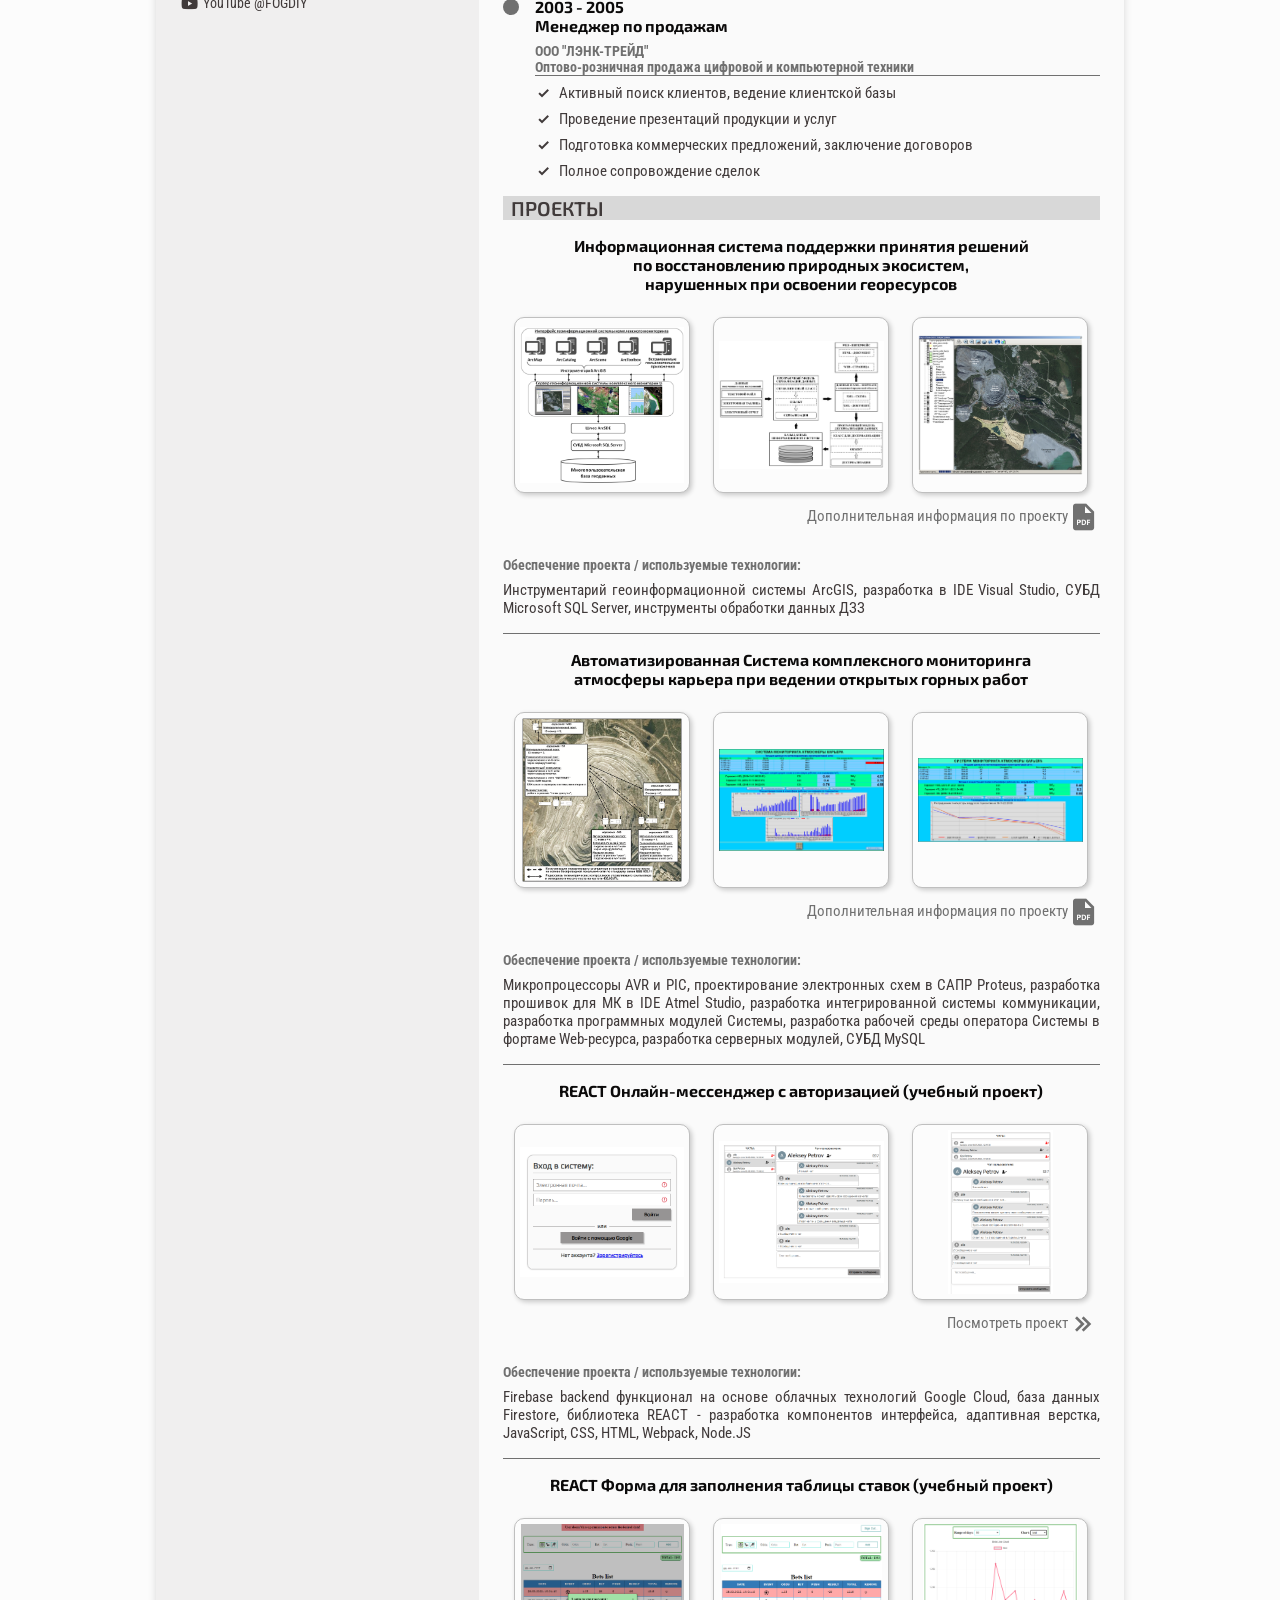
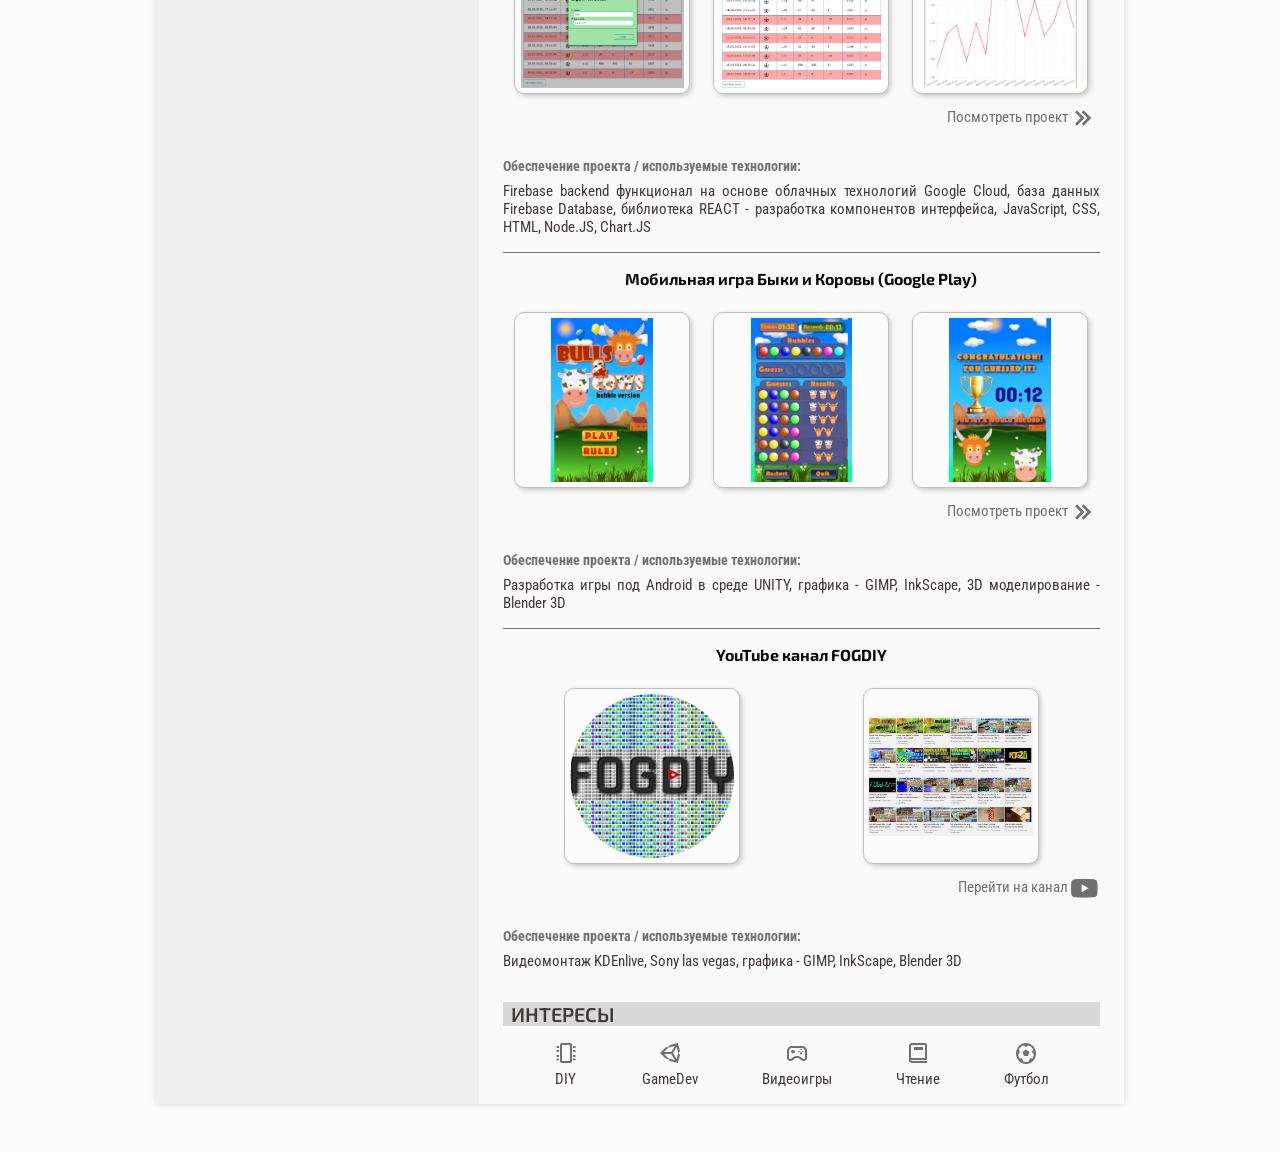
==== commit 3685414c: "clear" ====
--- a/index.html
+++ b/index.html
@@ -315,7 +315,7 @@
                   <div class="task__descript">
                     <i class='bx bx-check check__icon'></i>
                   <p class="experience__description">
-                    Участие в разработке разработал Системы комплексного
+                    Разработка Системы комплексного
                     мониторинга динамики восстановления природных экосистем,
                     нарушенных при освоении георесурсов с применением
                     современных средств геоинформационного проектирования
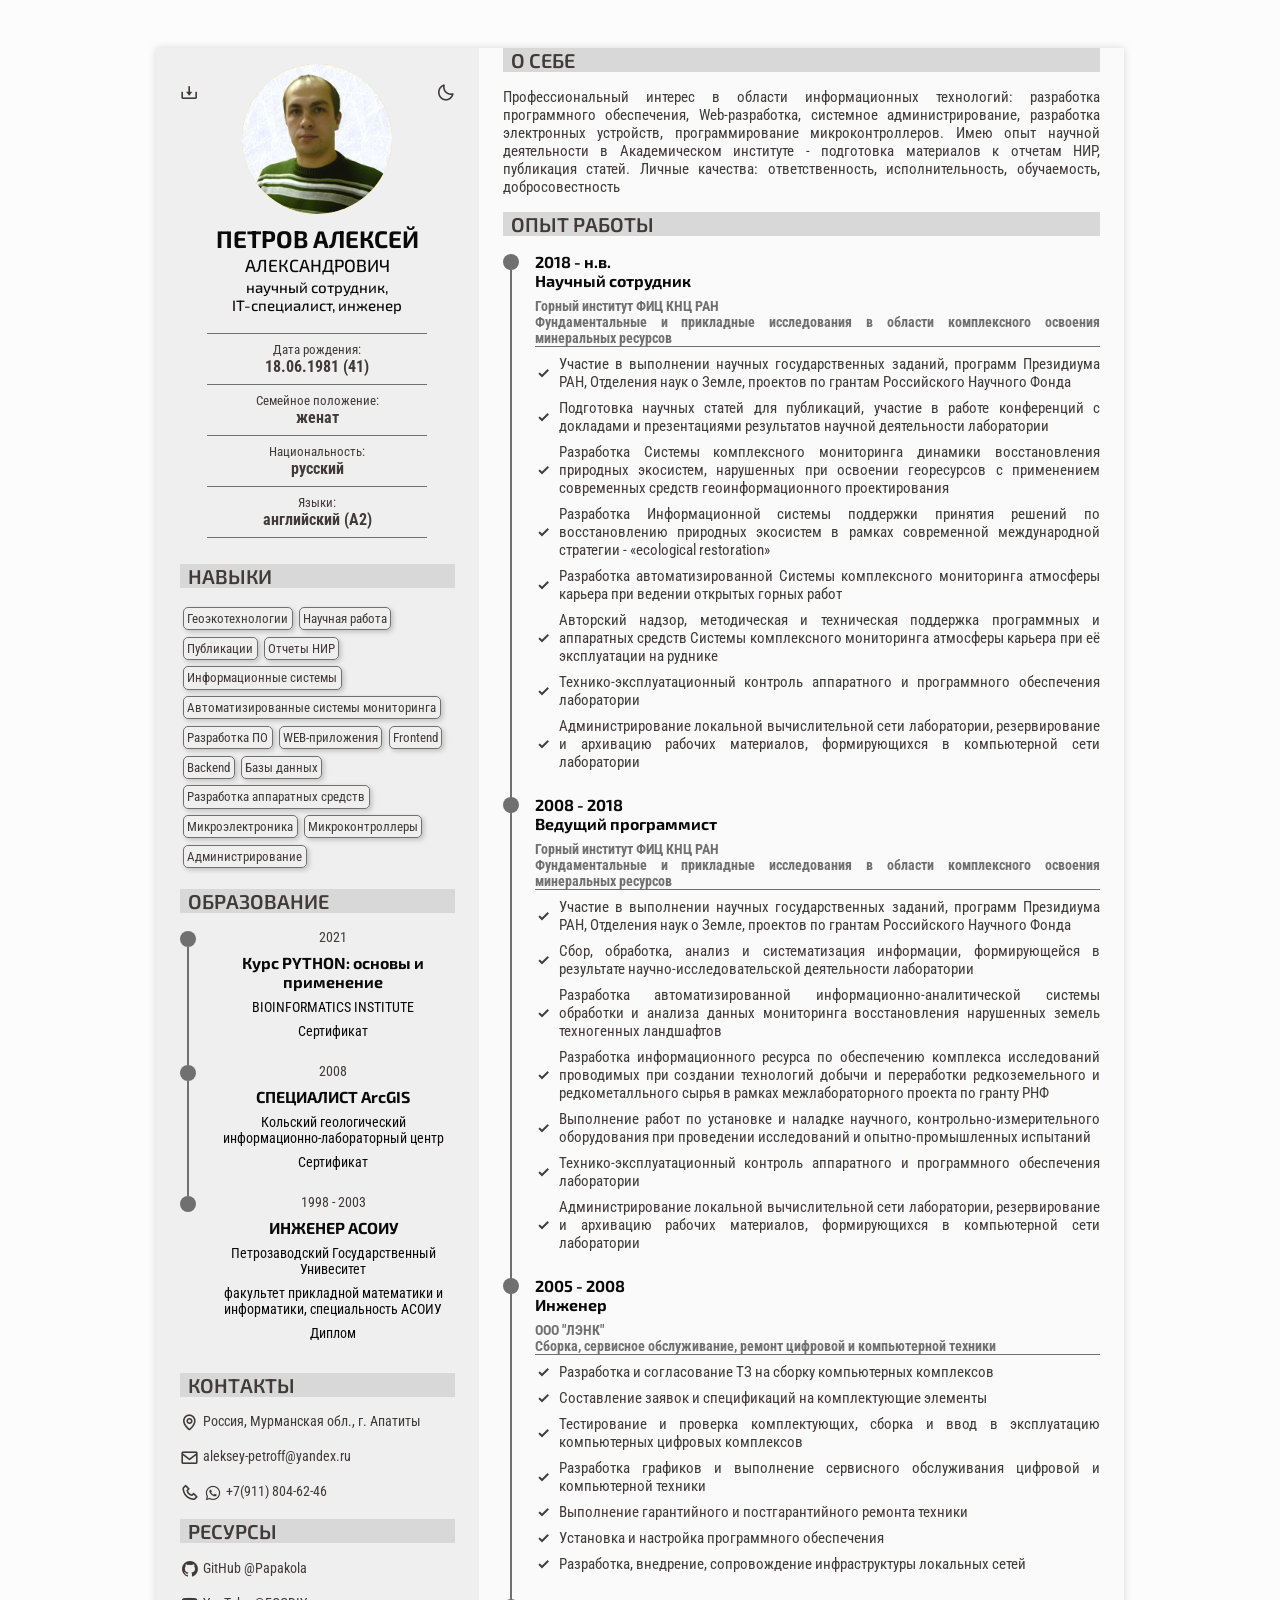
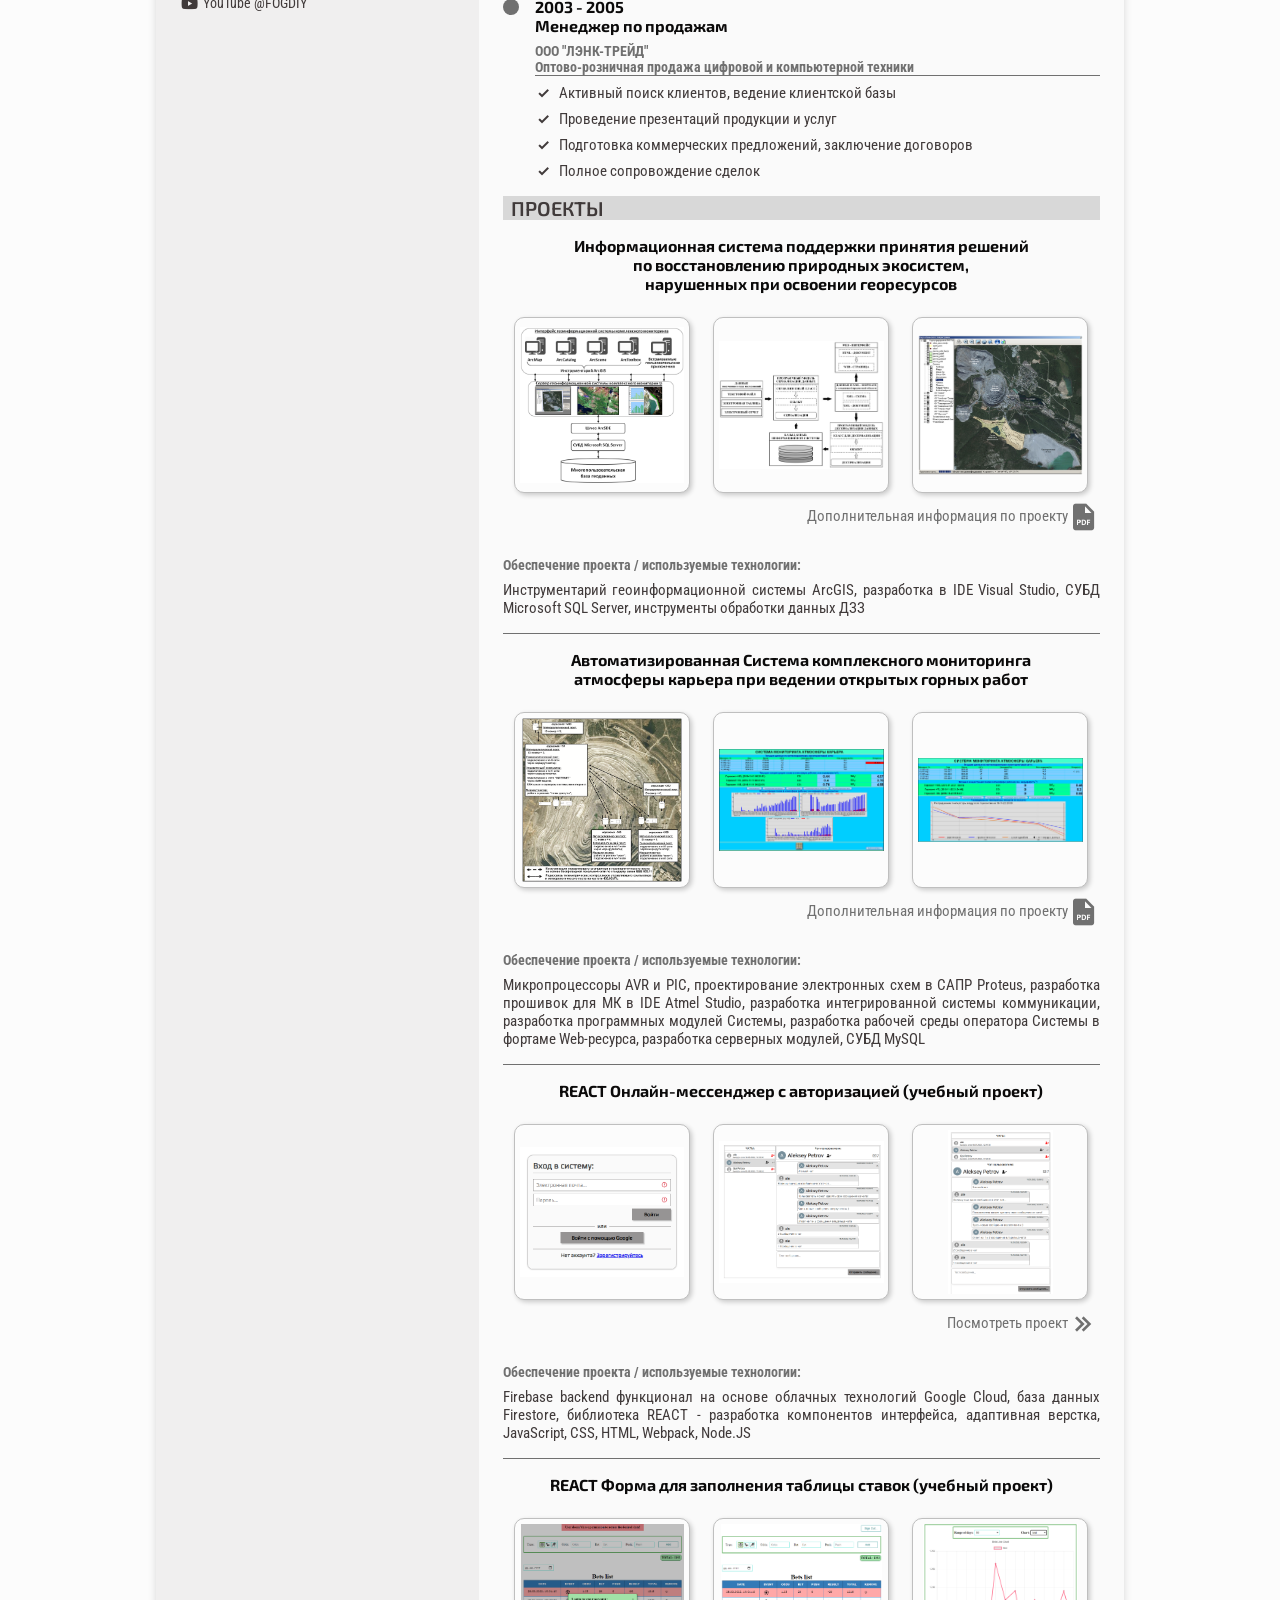
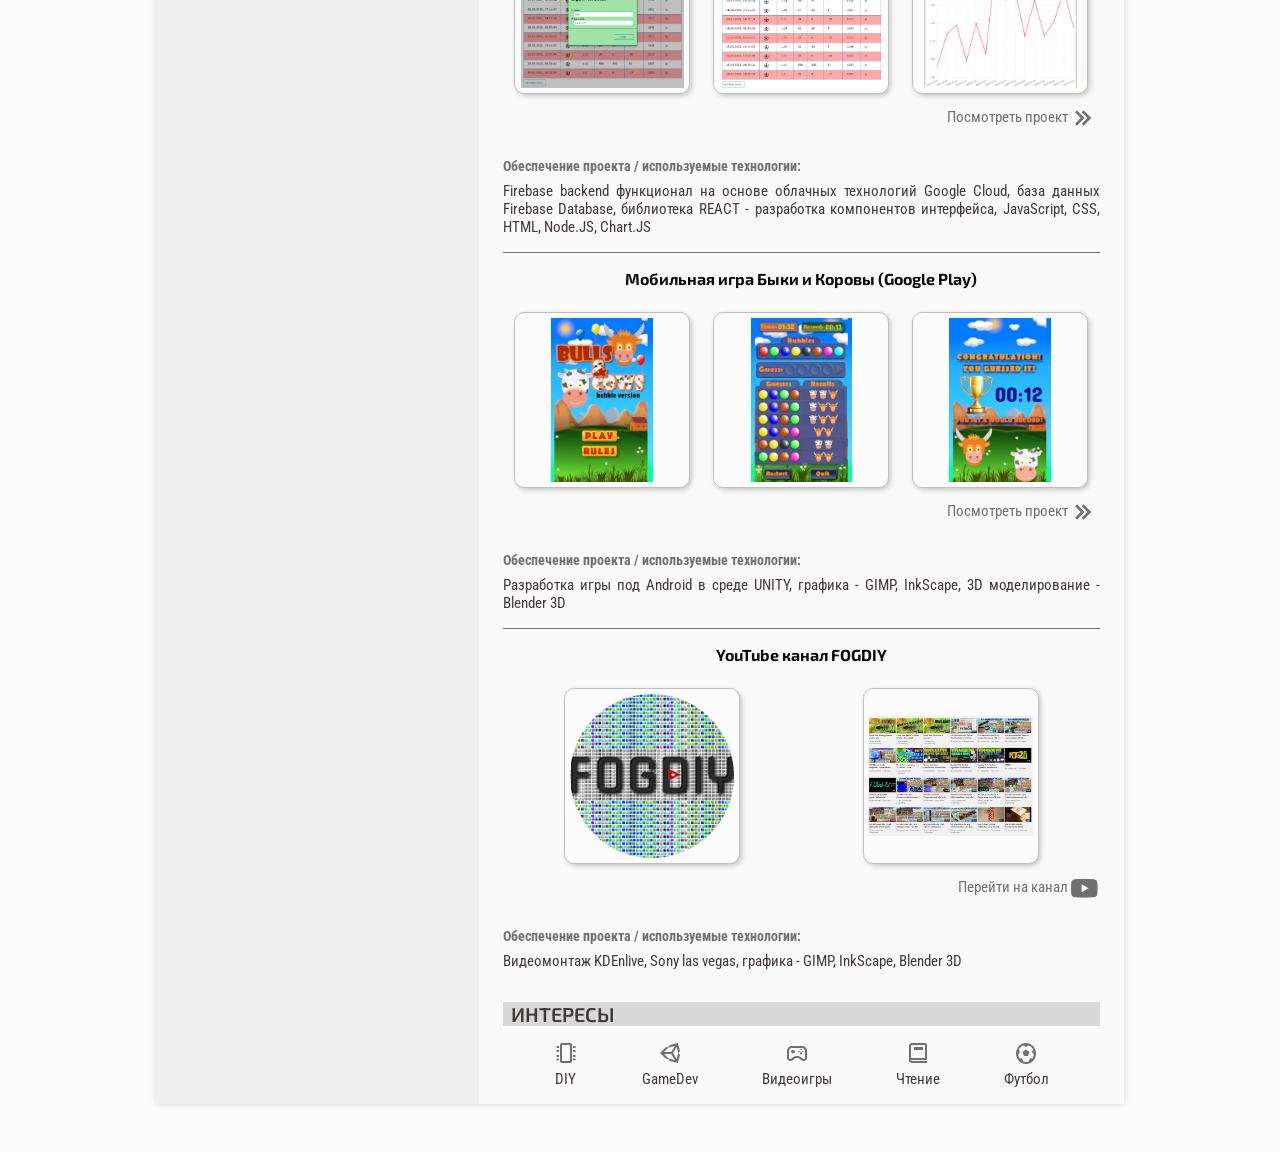
==== commit 2a72427c: "Update index.html" ====
--- a/index.html
+++ b/index.html
@@ -252,7 +252,7 @@
                 <i class="bx bxl-github social__icon"></i> GitHub @Papakola
               </a>
               <a
-                href="https://facebook.com/"
+                href="https://www.youtube.com/c/FOGDIY"
                 target="_blank"
                 class="social__link"
               >
@@ -479,7 +479,7 @@
                   <div class="task__descript">
                     <i class='bx bx-check check__icon'></i>
                   <p class="experience__description">
-                    Выполнение гарантийноного и постгарантийного ремонта техники
+                    Выполнение гарантийного и постгарантийного ремонта техники
                   </p>
                   </div>
                   <div class="task__descript">
